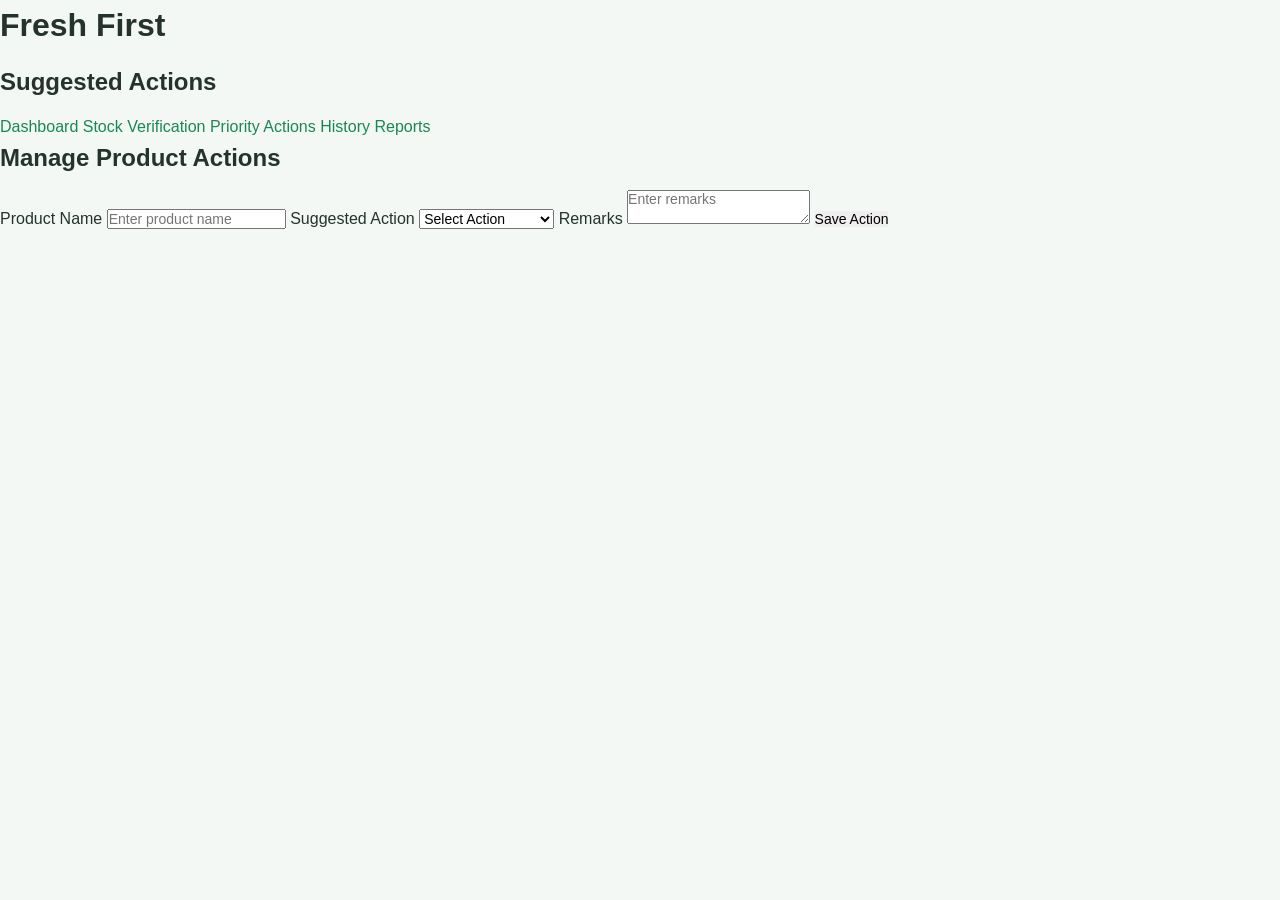
==== frontend/actions.html @ 7c062b80 "Add FreshFirst frontend pages and design" ====
<!DOCTYPE html>
<html lang="en">
<head>
    <meta charset="UTF-8">
    <meta name="viewport" content="width=device-width, initial-scale=1.0">
    <title>Fresh First - Suggested Actions</title>

    <link rel="stylesheet" href="css/style.css">
    <link rel="stylesheet" href="css/actions.css">
</head>
<body>

    <header>
        <h1>Fresh First</h1>
        <h2>Suggested Actions</h2>
    </header>

    <nav>
        <a href="dashboard.html">Dashboard</a>
        <a href="stock.html">Stock</a>
        <a href="verification.html">Verification</a>
        <a href="priority.html">Priority</a>
        <a href="actions.html">Actions</a>
        <a href="history.html">History</a>
        <a href="reports.html">Reports</a>
    </nav>

    <main>
        <h2>Manage Product Actions</h2>

        <form id="actionForm">

            <label for="productName">Product Name</label>
            <input type="text" id="productName"
                   placeholder="Enter product name" required>

            <label for="suggestedAction">Suggested Action</label>
            <select id="suggestedAction" required>
                <option value="">Select Action</option>
                <option value="Priority Sale">Priority Sale</option>
                <option value="Quick Usage">Quick Usage</option>
                <option value="Redistribution">Redistribution</option>
                <option value="Further Inspection">Further Inspection</option>
                <option value="Disposal">Disposal</option>
            </select>

            <label for="remarks">Remarks</label>
            <textarea id="remarks"
                      placeholder="Enter remarks"></textarea>

            <button type="submit">Save Action</button>

        </form>

    </main>

    <script src="js/actions.js"></script>

</body>
</html>
---- frontend/css/style.css ----
/* =====================================
   FRESH FIRST - COMMON STYLES
   Perishable Stock Verification Register
===================================== */

:root {
    --primary: #198754;
    --primary-dark: #126b42;
    --primary-light: #e8f5ed;
    --secondary: #f4f8f5;
    --white: #ffffff;
    --dark: #24332b;
    --text: #53645a;
    --border: #dce8df;
    --danger: #dc3545;
    --warning: #ffc107;
    --success: #198754;
    --shadow: 0 4px 15px rgba(0, 0, 0, 0.06);
}

* {
    margin: 0;
    padding: 0;
    box-sizing: border-box;
}

body {
    font-family: Arial, Helvetica, sans-serif;
    background: var(--secondary);
    color: var(--dark);
    line-height: 1.6;
    min-height: 100vh;
}

a {
    text-decoration: none;
    color: var(--primary);
}

button,
input,
select,
textarea {
    font-family: inherit;
    font-size: 14px;
}

button {
    cursor: pointer;
    border: none;
}

/* Common container */

.container {
    width: 92%;
    max-width: 1200px;
    margin: auto;
}

/* Headings */

h1, h2, h3, h4 {
    color: var(--dark);
    margin-bottom: 12px;
}

.page-title {
    font-size: 26px;
    font-weight: 700;
    margin-bottom: 20px;
}

/* Buttons */

.btn {
    display: inline-block;
    padding: 10px 18px;
    border-radius: 6px;
    font-weight: 600;
    transition: 0.3s;
}

.btn-primary {
    background: var(--primary);
    color: var(--white);
}

.btn-primary:hover {
    background: var(--primary-dark);
}

.btn-secondary {
    background: #e9ecef;
    color: var(--dark);
}

.btn-danger {
    background: var(--danger);
    color: var(--white);
}

/* Cards */

.card {
    background: var(--white);
    padding: 22px;
    border-radius: 10px;
    box-shadow: var(--shadow);
    border: 1px solid var(--border);
}

/* Forms */

.form-group {
    margin-bottom: 18px;
}

.form-group label {
    display: block;
    margin-bottom: 7px;
    font-weight: 600;
}

.form-control {
    width: 100%;
    padding: 11px 12px;
    border: 1px solid var(--border);
    border-radius: 6px;
    outline: none;
    background: var(--white);
}

.form-control:focus {
    border-color: var(--primary);
    box-shadow: 0 0 0 3px rgba(25, 135, 84, 0.1);
}

/* Tables */

.table-container {
    width: 100%;
    overflow-x: auto;
    background: var(--white);
    border-radius: 10px;
    box-shadow: var(--shadow);
}

table {
    width: 100%;
    border-collapse: collapse;
}

th, td {
    padding: 13px 15px;
    text-align: left;
    border-bottom: 1px solid var(--border);
}

th {
    background: var(--primary-light);
    color: var(--primary-dark);
    font-weight: 700;
}

tr:hover {
    background: #f8fbf9;
}

/* Status labels */

.status {
    display: inline-block;
    padding: 5px 10px;
    border-radius: 20px;
    font-size: 12px;
    font-weight: 700;
}

.status-success {
    background: #d1e7dd;
    color: #0f5132;
}

.status-danger {
    background: #f8d7da;
    color: #842029;
}

.status-warning {
    background: #fff3cd;
    color: #664d03;
}

/* Alerts */

.alert {
    padding: 13px 16px;
    border-radius: 6px;
    margin-bottom: 15px;
}

.alert-success {
    background: #d1e7dd;
    color: #0f5132;
}

.alert-danger {
    background: #f8d7da;
    color: #842029;
}

/* Utility classes */

.text-center {
    text-align: center;
}

.text-right {
    text-align: right;
}

.mt-20 {
    margin-top: 20px;
}

.mb-20 {
    margin-bottom: 20px;
}

.hidden {
    display: none;
}

/* Responsive design */

@media (max-width: 768px) {
    .container {
        width: 95%;
    }

    .page-title {
        font-size: 22px;
    }

    .card {
        padding: 15px;
    }

    th, td {
        padding: 10px;
        font-size: 13px;
    }
}
---- frontend/css/actions.css ----
/* FRESH FIRST - SUGGESTED ACTIONS PAGE */

.actions-page {
    background: #f4f8f5;
    min-height: 100vh;
    padding: 30px;
}

.actions-header {
    margin-bottom: 25px;
}

.actions-header h2 {
    color: #24332b;
    margin-bottom: 8px;
}

.actions-header p {
    color: #6c757d;
}

.actions-summary {
    display: grid;
    grid-template-columns: repeat(auto-fit, minmax(200px, 1fr));
    gap: 18px;
    margin-bottom: 25px;
}

.action-card {
    background: white;
    padding: 22px;
    border-radius: 10px;
    box-shadow: 0 3px 12px rgba(0, 0, 0, 0.05);
    border-left: 4px solid #198754;
}

.action-card h3 {
    color: #198754;
    margin-bottom: 10px;
    font-size: 17px;
}

.action-card p {
    color: #6c757d;
    font-size: 14px;
    line-height: 1.6;
}

.actions-table-container {
    background: white;
    padding: 25px;
    border-radius: 10px;
    overflow-x: auto;
}

.actions-table-container h3 {
    color: #24332b;
    margin-bottom: 18px;
}

.actions-table {
    width: 100%;
    border-collapse: collapse;
    min-width: 650px;
}

.actions-table th,
.actions-table td {
    padding: 13px;
    text-align: left;
    border-bottom: 1px solid #e8eee9;
}

.actions-table th {
    background: #e8f5ed;
    color: #198754;
}

.action-status {
    display: inline-block;
    padding: 5px 10px;
    border-radius: 20px;
    background: #d1e7dd;
    color: #0f5132;
    font-size: 12px;
    font-weight: 600;
}

.action-form-container {
    background: white;
    padding: 25px;
    border-radius: 10px;
    margin-bottom: 25px;
}

.action-form-container h3 {
    color: #198754;
    margin-bottom: 18px;
}

@media (max-width: 600px) {
    .actions-page {
        padding: 18px;
    }
}
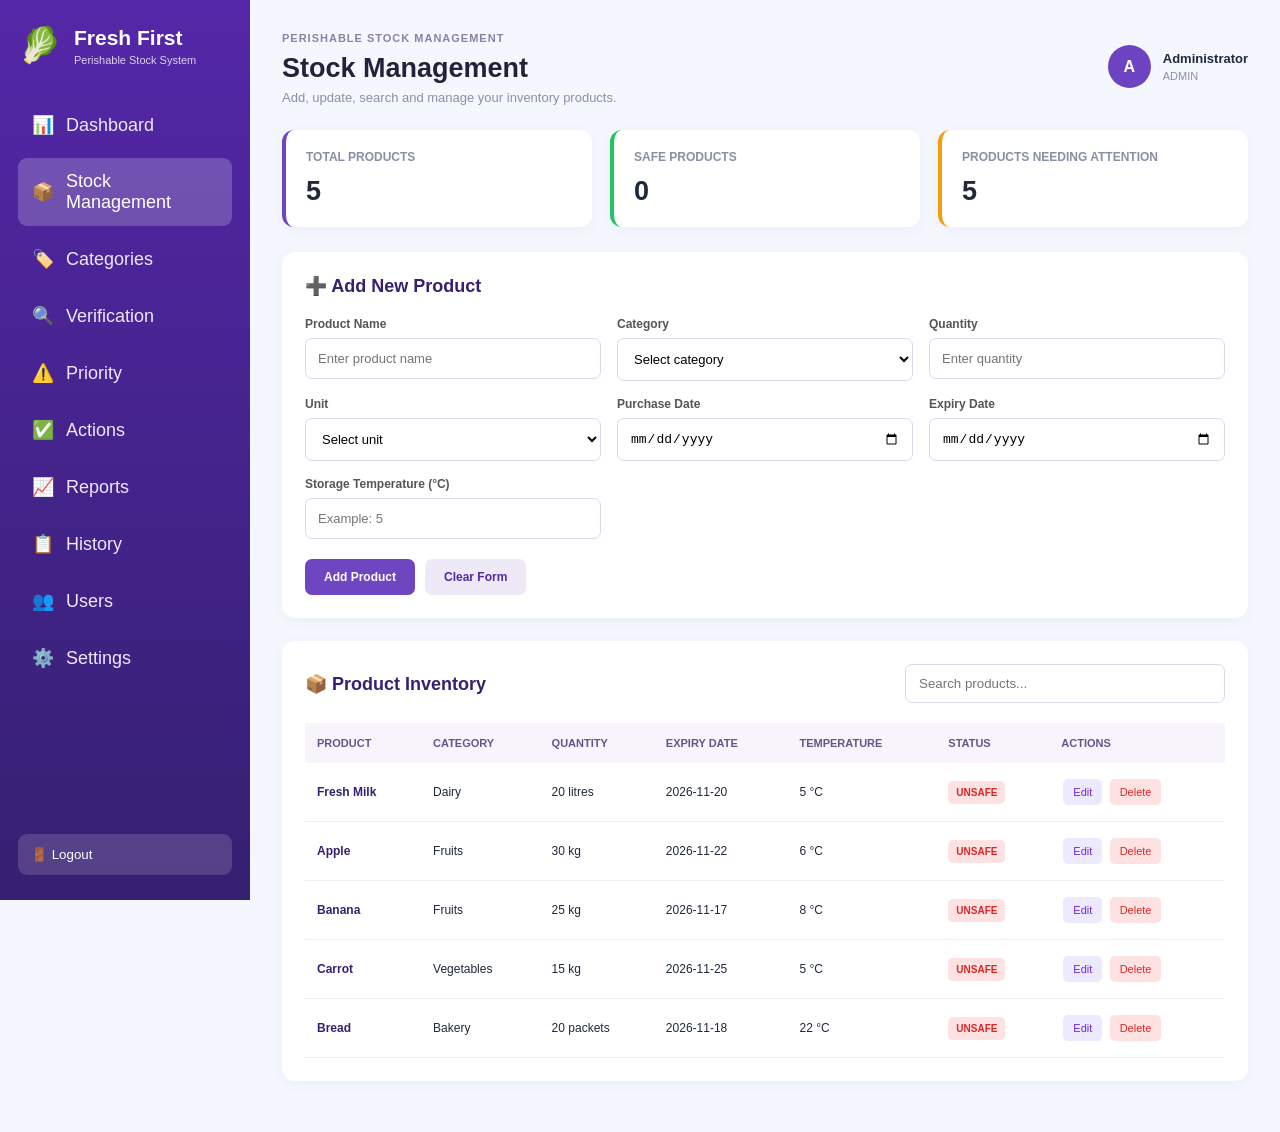
==== commit 40628c47: "Update all Fresh First frontend files" ====
--- a/frontend/actions.html
+++ b/frontend/actions.html
@@ -2,60 +2,599 @@
 <!DOCTYPE html>
 <html lang="en">
 <head>
-    <meta charset="UTF-8">
-    <meta name="viewport" content="width=device-width, initial-scale=1.0">
-    <title>Fresh First - Suggested Actions</title>
-
-    <link rel="stylesheet" href="css/style.css">
-    <link rel="stylesheet" href="css/actions.css">
+<meta charset="UTF-8">
+<meta name="viewport" content="width=device-width, initial-scale=1.0">
+<title>Fresh First - Stock Management</title>
+
+<style>
+*{margin:0;padding:0;box-sizing:border-box}
+body{font-family:Arial,sans-serif;background:#f5f7ff;color:#1e293b}
+
+/* SIDEBAR */
+.sidebar{
+    width:250px;height:100vh;position:fixed;left:0;top:0;
+    padding:25px 18px;background:linear-gradient(180deg,#5427a8,#352071);
+    color:white;display:flex;flex-direction:column;z-index:10
+}
+.logo{display:flex;align-items:center;gap:12px;margin-bottom:35px}
+.logo-icon{font-size:35px}
+.logo h2{font-size:21px}
+.logo p{font-size:11px;opacity:.8;margin-top:4px}
+.sidebar-menu{display:flex;flex-direction:column;gap:9px}
+.sidebar-menu a{
+    text-decoration:none;color:#eee8ff;padding:13px 14px;
+    border-radius:9px;font-size:14px;display:flex;gap:12px;
+    align-items:center;transition:.3s
+}
+.sidebar-menu a:hover,.sidebar-menu a.active{background:rgba(255,255,255,.2);color:white}
+.sidebar-menu a span{font-size:18px}
+.logout{
+    margin-top:auto;border:none;background:rgba(255,255,255,.15);
+    color:white;padding:13px;border-radius:9px;cursor:pointer;text-align:left
+}
+
+/* MAIN */
+.main{margin-left:250px;padding:28px 32px}
+.header{display:flex;justify-content:space-between;align-items:center;margin-bottom:25px}
+.header small{color:#8b80a8;font-size:11px;font-weight:bold;letter-spacing:1px}
+.header h1{font-size:27px;margin-top:7px;color:#25203b}
+.header p{font-size:13px;color:#8990a3;margin-top:6px}
+.profile{display:flex;align-items:center;gap:12px}
+.avatar{
+    width:43px;height:43px;border-radius:50%;background:#6d43c1;
+    color:white;display:flex;align-items:center;justify-content:center;font-weight:bold
+}
+.profile-info h4{font-size:13px}
+.profile-info p{font-size:11px;color:#8990a3;margin-top:4px}
+
+/* SUMMARY */
+.summary{
+    display:grid;grid-template-columns:repeat(3,1fr);
+    gap:18px;margin-bottom:25px
+}
+.summary-card{
+    background:white;padding:20px;border-radius:12px;
+    box-shadow:0 3px 15px rgba(35,25,70,.04);
+    border-left:4px solid #7045c2
+}
+.summary-card h2{font-size:27px;margin-top:12px}
+.summary-card p{font-size:12px;color:#8990a3;font-weight:bold}
+.summary-card.green{border-left-color:#22c55e}
+.summary-card.orange{border-left-color:#f59e0b}
+
+/* PANEL */
+.panel{
+    background:white;padding:23px;border-radius:13px;
+    box-shadow:0 3px 15px rgba(35,25,70,.04);margin-bottom:23px
+}
+.panel-heading{
+    display:flex;justify-content:space-between;align-items:center;
+    margin-bottom:20px;gap:12px
+}
+.panel-heading h2{font-size:18px;color:#352071}
+
+/* FORM */
+.form-grid{
+    display:grid;grid-template-columns:repeat(3,1fr);
+    gap:16px
+}
+.form-group{display:flex;flex-direction:column;gap:7px}
+.form-group label{font-size:12px;font-weight:bold;color:#555}
+.form-group input,.form-group select{
+    width:100%;padding:12px;border:1px solid #ddd7eb;
+    border-radius:7px;outline:none;font-size:13px;background:white
+}
+.form-group input:focus,.form-group select:focus{border-color:#7045c2}
+.form-buttons{display:flex;gap:10px;margin-top:20px;flex-wrap:wrap}
+.btn{
+    border:none;padding:11px 19px;border-radius:7px;
+    cursor:pointer;font-weight:bold;font-size:12px
+}
+.btn-primary{background:#7045c2;color:white}
+.btn-secondary{background:#eee9f7;color:#5427a8}
+.btn:hover{opacity:.85}
+
+/* SEARCH */
+.search-box{
+    width:100%;max-width:320px;padding:11px 13px;
+    border:1px solid #ddd7eb;border-radius:7px;outline:none
+}
+.table-wrap{overflow-x:auto}
+table{width:100%;border-collapse:collapse;min-width:750px}
+th{
+    background:#f7f4fc;color:#65558a;text-align:left;
+    padding:14px 12px;font-size:11px
+}
+td{padding:14px 12px;border-bottom:1px solid #f0edf5;font-size:12px}
+td strong{color:#352071}
+.action-btn{
+    padding:7px 10px;border:0;border-radius:5px;
+    cursor:pointer;font-size:11px;margin:2px
+}
+.edit-btn{background:#ede9fe;color:#6d28d9}
+.delete-btn{background:#fee2e2;color:#dc2626}
+.status{
+    padding:6px 8px;border-radius:5px;font-size:10px;font-weight:bold
+}
+.safe{background:#dcfce7;color:#15803d}
+.warning{background:#fef3c7;color:#b45309}
+.unsafe{background:#fee2e2;color:#dc2626}
+.empty{text-align:center;padding:30px;color:#999}
+
+/* RESPONSIVE */
+@media(max-width:1000px){
+    .form-grid{grid-template-columns:repeat(2,1fr)}
+    .summary{grid-template-columns:repeat(2,1fr)}
+}
+@media(max-width:800px){
+    .sidebar{width:75px;padding:20px 10px}
+    .logo{justify-content:center}
+    .logo-text,.menu-text{display:none}
+    .sidebar-menu a{justify-content:center}
+    .logout{text-align:center;font-size:0}
+    .logout::first-letter{font-size:18px}
+    .main{margin-left:75px;padding:20px}
+}
+@media(max-width:550px){
+    .main{padding:14px}
+    .form-grid,.summary{grid-template-columns:1fr}
+    .profile-info{display:none}
+    .header h1{font-size:22px}
+}
+</style>
 </head>
+
 <body>
 
-    <header>
-        <h1>Fresh First</h1>
-        <h2>Suggested Actions</h2>
+<aside class="sidebar">
+    <div class="logo">
+        <div class="logo-icon">🥬</div>
+        <div class="logo-text">
+            <h2>Fresh First</h2>
+            <p>Perishable Stock System</p>
+        </div>
+    </div>
+
+    <nav class="sidebar-menu">
+        <a href="dashboard.html"><span>📊</span><span class="menu-text">Dashboard</span></a>
+        <a href="stock.html" class="active"><span>📦</span><span class="menu-text">Stock Management</span></a>
+        <a href="categories.html"><span>🏷️</span><span class="menu-text">Categories</span></a>
+        <a href="verification.html"><span>🔍</span><span class="menu-text">Verification</span></a>
+        <a href="priority.html"><span>⚠️</span><span class="menu-text">Priority</span></a>
+        <a href="actions.html"><span>✅</span><span class="menu-text">Actions</span></a>
+        <a href="reports.html"><span>📈</span><span class="menu-text">Reports</span></a>
+        <a href="history.html"><span>📋</span><span class="menu-text">History</span></a>
+        <a href="users.html"><span>👥</span><span class="menu-text">Users</span></a>
+        <a href="settings.html"><span>⚙️</span><span class="menu-text">Settings</span></a>
+    </nav>
+
+    <button class="logout" onclick="logout()">🚪 Logout</button>
+</aside>
+
+<main class="main">
+
+    <header class="header">
+        <div>
+            <small>PERISHABLE STOCK MANAGEMENT</small>
+            <h1>Stock Management</h1>
+            <p>Add, update, search and manage your inventory products.</p>
+        </div>
+        <div class="profile">
+            <div class="avatar" id="avatar">A</div>
+            <div class="profile-info">
+                <h4 id="profileName">Administrator</h4>
+                <p id="profileRole">ADMIN</p>
+            </div>
+        </div>
     </header>
 
-    <nav>
-        <a href="dashboard.html">Dashboard</a>
-        <a href="stock.html">Stock</a>
-        <a href="verification.html">Verification</a>
-        <a href="priority.html">Priority</a>
-        <a href="actions.html">Actions</a>
-        <a href="history.html">History</a>
-        <a href="reports.html">Reports</a>
-    </nav>
-
-    <main>
-        <h2>Manage Product Actions</h2>
-
-        <form id="actionForm">
-
-            <label for="productName">Product Name</label>
-            <input type="text" id="productName"
-                   placeholder="Enter product name" required>
-
-            <label for="suggestedAction">Suggested Action</label>
-            <select id="suggestedAction" required>
-                <option value="">Select Action</option>
-                <option value="Priority Sale">Priority Sale</option>
-                <option value="Quick Usage">Quick Usage</option>
-                <option value="Redistribution">Redistribution</option>
-                <option value="Further Inspection">Further Inspection</option>
-                <option value="Disposal">Disposal</option>
-            </select>
-
-            <label for="remarks">Remarks</label>
-            <textarea id="remarks"
-                      placeholder="Enter remarks"></textarea>
-
-            <button type="submit">Save Action</button>
-
+    <!-- SUMMARY -->
+    <section class="summary">
+        <div class="summary-card">
+            <p>TOTAL PRODUCTS</p>
+            <h2 id="totalCount">0</h2>
+        </div>
+        <div class="summary-card green">
+            <p>SAFE PRODUCTS</p>
+            <h2 id="safeCount">0</h2>
+        </div>
+        <div class="summary-card orange">
+            <p>PRODUCTS NEEDING ATTENTION</p>
+            <h2 id="attentionCount">0</h2>
+        </div>
+    </section>
+
+    <!-- ADD PRODUCT FORM -->
+    <section class="panel">
+        <div class="panel-heading">
+            <h2 id="formTitle">➕ Add New Product</h2>
+        </div>
+
+        <form id="productForm">
+            <div class="form-grid">
+
+                <div class="form-group">
+                    <label>Product Name</label>
+                    <input type="text" id="productName" placeholder="Enter product name" required>
+                </div>
+
+                <div class="form-group">
+                    <label>Category</label>
+                    <select id="category" required>
+                        <option value="">Select category</option>
+                        <option value="Bakery">Bakery</option>
+                        <option value="Dairy">Dairy</option>
+                        <option value="Fruits">Fruits</option>
+                        <option value="Vegetables">Vegetables</option>
+                    </select>
+                </div>
+
+                <div class="form-group">
+                    <label>Quantity</label>
+                    <input type="number" id="quantity" min="0.01" step="any" placeholder="Enter quantity" required>
+                </div>
+
+                <div class="form-group">
+                    <label>Unit</label>
+                    <select id="unit" required>
+                        <option value="">Select unit</option>
+                        <option value="kg">kg</option>
+                        <option value="litres">litres</option>
+                        <option value="packets">packets</option>
+                        <option value="pieces">pieces</option>
+                        <option value="boxes">boxes</option>
+                    </select>
+                </div>
+
+                <div class="form-group">
+                    <label>Purchase Date</label>
+                    <input type="date" id="purchaseDate" required>
+                </div>
+
+                <div class="form-group">
+                    <label>Expiry Date</label>
+                    <input type="date" id="expiryDate" required>
+                </div>
+
+                <div class="form-group">
+                    <label>Storage Temperature (°C)</label>
+                    <input type="number" id="temperature" step="any" placeholder="Example: 5" required>
+                </div>
+
+            </div>
+
+            <div class="form-buttons">
+                <button type="submit" class="btn btn-primary" id="saveButton">Add Product</button>
+                <button type="button" class="btn btn-secondary" onclick="resetForm()">Clear Form</button>
+            </div>
         </form>
-
-    </main>
-
-    <script src="js/actions.js"></script>
+    </section>
+
+    <!-- PRODUCT TABLE -->
+    <section class="panel">
+        <div class="panel-heading">
+            <h2>📦 Product Inventory</h2>
+            <input type="search" id="searchInput" class="search-box" placeholder="Search products...">
+        </div>
+
+        <div class="table-wrap">
+            <table>
+                <thead>
+                    <tr>
+                        <th>PRODUCT</th>
+                        <th>CATEGORY</th>
+                        <th>QUANTITY</th>
+                        <th>EXPIRY DATE</th>
+                        <th>TEMPERATURE</th>
+                        <th>STATUS</th>
+                        <th>ACTIONS</th>
+                    </tr>
+                </thead>
+                <tbody id="productTable"></tbody>
+            </table>
+        </div>
+    </section>
+
+</main>
+
+<script>
+
+/* INITIAL SAMPLE PRODUCTS */
+const initialProducts = [
+    {
+        id:1, name:"Fresh Milk", category:"Dairy",
+        quantity:20, unit:"litres",
+        purchaseDate:"2026-11-15", expiryDate:"2026-11-20",
+        temperature:5
+    },
+    {
+        id:2, name:"Apple", category:"Fruits",
+        quantity:30, unit:"kg",
+        purchaseDate:"2026-11-15", expiryDate:"2026-11-22",
+        temperature:6
+    },
+    {
+        id:3, name:"Banana", category:"Fruits",
+        quantity:25, unit:"kg",
+        purchaseDate:"2026-11-15", expiryDate:"2026-11-17",
+        temperature:8
+    },
+    {
+        id:4, name:"Carrot", category:"Vegetables",
+        quantity:15, unit:"kg",
+        purchaseDate:"2026-11-15", expiryDate:"2026-11-25",
+        temperature:5
+    },
+    {
+        id:5, name:"Bread", category:"Bakery",
+        quantity:20, unit:"packets",
+        purchaseDate:"2026-11-15", expiryDate:"2026-11-18",
+        temperature:22
+    }
+];
+
+const STORAGE_KEY = "freshFirstProducts";
+let products = [];
+let editingId = null;
+
+/* LOAD SAVED PRODUCTS */
+function loadProducts() {
+    try {
+        const saved = localStorage.getItem(STORAGE_KEY);
+
+        if (saved === null) {
+            products = initialProducts;
+            saveProducts();
+        } else {
+            products = JSON.parse(saved);
+            if (!Array.isArray(products)) products = [];
+        }
+    } catch(error) {
+        products = initialProducts;
+        saveProducts();
+    }
+}
+
+/* SAVE PRODUCTS */
+function saveProducts() {
+    localStorage.setItem(STORAGE_KEY, JSON.stringify(products));
+}
+
+/* USER INFORMATION */
+function loadUser() {
+    let user = {};
+
+    try {
+        user = JSON.parse(localStorage.getItem("user") || "{}");
+    } catch(error) {}
+
+    const name = user.full_name || user.username ||
+        localStorage.getItem("username") || "Administrator";
+
+    const role = user.role || localStorage.getItem("role") || "ADMIN";
+
+    document.getElementById("profileName").textContent = name;
+    document.getElementById("profileRole").textContent = role;
+    document.getElementById("avatar").textContent =
+        name.charAt(0).toUpperCase();
+}
+
+/* LOGOUT */
+function logout() {
+    localStorage.removeItem("user");
+    localStorage.removeItem("username");
+    localStorage.removeItem("role");
+    window.location.href = "login.html";
+}
+
+/* PRODUCT STATUS */
+function getStatus(product) {
+    const today = new Date();
+    today.setHours(0,0,0,0);
+
+    const expiry = new Date(product.expiryDate + "T00:00:00");
+    const days = Math.round((expiry - today) / 86400000);
+
+    if (days < 0) return "UNSAFE";
+
+    const limits = {
+        "Bakery":2,
+        "Dairy":3,
+        "Fruits":3,
+        "Vegetables":3
+    };
+
+    if (days <= (limits[product.category] ?? 3)) return "WARNING";
+
+    const ranges = {
+        "Bakery":[15,25],
+        "Dairy":[2,8],
+        "Fruits":[4,12],
+        "Vegetables":[4,12]
+    };
+
+    const range = ranges[product.category];
+
+    if (range && (product.temperature < range[0] ||
+                  product.temperature > range[1])) {
+        return "WARNING";
+    }
+
+    return "SAFE";
+}
+
+/* UPDATE SUMMARY */
+function updateSummary() {
+    const safe = products.filter(p => getStatus(p) === "SAFE").length;
+    const attention = products.length - safe;
+
+    document.getElementById("totalCount").textContent = products.length;
+    document.getElementById("safeCount").textContent = safe;
+    document.getElementById("attentionCount").textContent = attention;
+}
+
+/* DISPLAY PRODUCTS */
+function displayProducts(list = products) {
+    const tbody = document.getElementById("productTable");
+    tbody.innerHTML = "";
+
+    if (list.length === 0) {
+        tbody.innerHTML = `
+            <tr><td colspan="7" class="empty">No products found.</td></tr>
+        `;
+        updateSummary();
+        return;
+    }
+
+    list.forEach(product => {
+        const status = getStatus(product);
+
+        const statusClass = status === "SAFE" ? "safe" :
+            status === "WARNING" ? "warning" : "unsafe";
+
+        const row = document.createElement("tr");
+
+        row.innerHTML = `
+            <td><strong>${escapeHTML(product.name)}</strong></td>
+            <td>${escapeHTML(product.category)}</td>
+            <td>${escapeHTML(product.quantity)} ${escapeHTML(product.unit)}</td>
+            <td>${escapeHTML(product.expiryDate)}</td>
+            <td>${escapeHTML(product.temperature)} °C</td>
+            <td><span class="status ${statusClass}">${status}</span></td>
+            <td>
+                <button class="action-btn edit-btn" onclick="editProduct(${product.id})">Edit</button>
+                <button class="action-btn delete-btn" onclick="deleteProduct(${product.id})">Delete</button>
+            </td>
+        `;
+
+        tbody.appendChild(row);
+    });
+
+    updateSummary();
+}
+
+/* ESCAPE TEXT */
+function escapeHTML(value) {
+    return String(value ?? "")
+        .replace(/&/g,"&amp;")
+        .replace(/</g,"&lt;")
+        .replace(/>/g,"&gt;")
+        .replace(/"/g,"&quot;")
+        .replace(/'/g,"&#039;");
+}
+
+/* ADD OR UPDATE PRODUCT */
+document.getElementById("productForm").addEventListener("submit", function(event) {
+    event.preventDefault();
+
+    const purchaseDate = document.getElementById("purchaseDate").value;
+    const expiryDate = document.getElementById("expiryDate").value;
+
+    if (expiryDate < purchaseDate) {
+        alert("Expiry date cannot be earlier than purchase date.");
+        return;
+    }
+
+    const product = {
+        id: editingId || Date.now(),
+        name: document.getElementById("productName").value.trim(),
+        category: document.getElementById("category").value,
+        quantity: Number(document.getElementById("quantity").value),
+        unit: document.getElementById("unit").value,
+        purchaseDate: purchaseDate,
+        expiryDate: expiryDate,
+        temperature: Number(document.getElementById("temperature").value)
+    };
+
+    if (!product.name || product.quantity <= 0) {
+        alert("Please enter valid product details.");
+        return;
+    }
+
+    if (editingId !== null) {
+        products = products.map(p =>
+            p.id === editingId ? product : p
+        );
+        alert("Product updated successfully!");
+    } else {
+        products.push(product);
+        alert("Product added successfully!");
+    }
+
+    saveProducts();
+    resetForm();
+    displayProducts();
+});
+
+/* EDIT PRODUCT */
+function editProduct(id) {
+    const product = products.find(p => p.id === id);
+
+    if (!product) return;
+
+    editingId = id;
+
+    document.getElementById("productName").value = product.name;
+    document.getElementById("category").value = product.category;
+    document.getElementById("quantity").value = product.quantity;
+    document.getElementById("unit").value = product.unit;
+    document.getElementById("purchaseDate").value = product.purchaseDate;
+    document.getElementById("expiryDate").value = product.expiryDate;
+    document.getElementById("temperature").value = product.temperature;
+
+    document.getElementById("formTitle").textContent = "✏️ Edit Product";
+    document.getElementById("saveButton").textContent = "Update Product";
+
+    window.scrollTo({top:0,behavior:"smooth"});
+}
+
+/* DELETE PRODUCT */
+function deleteProduct(id) {
+    const product = products.find(p => p.id === id);
+
+    if (!product) return;
+
+    if (confirm("Are you sure you want to delete " + product.name + "?")) {
+        products = products.filter(p => p.id !== id);
+        saveProducts();
+        displayProducts();
+
+        if (editingId === id) resetForm();
+
+        alert("Product deleted successfully!");
+    }
+}
+
+/* RESET FORM */
+function resetForm() {
+    document.getElementById("productForm").reset();
+
+    editingId = null;
+
+    document.getElementById("formTitle").textContent = "➕ Add New Product";
+    document.getElementById("saveButton").textContent = "Add Product";
+}
+
+/* SEARCH */
+document.getElementById("searchInput").addEventListener("input", function() {
+    const value = this.value.toLowerCase();
+
+    const filtered = products.filter(product =>
+        product.name.toLowerCase().includes(value) ||
+        product.category.toLowerCase().includes(value)
+    );
+
+    displayProducts(filtered);
+});
+
+/* START */
+document.addEventListener("DOMContentLoaded", function() {
+    loadUser();
+    loadProducts();
+    displayProducts();
+});
+
+</script>
 
 </body>
 </html>
